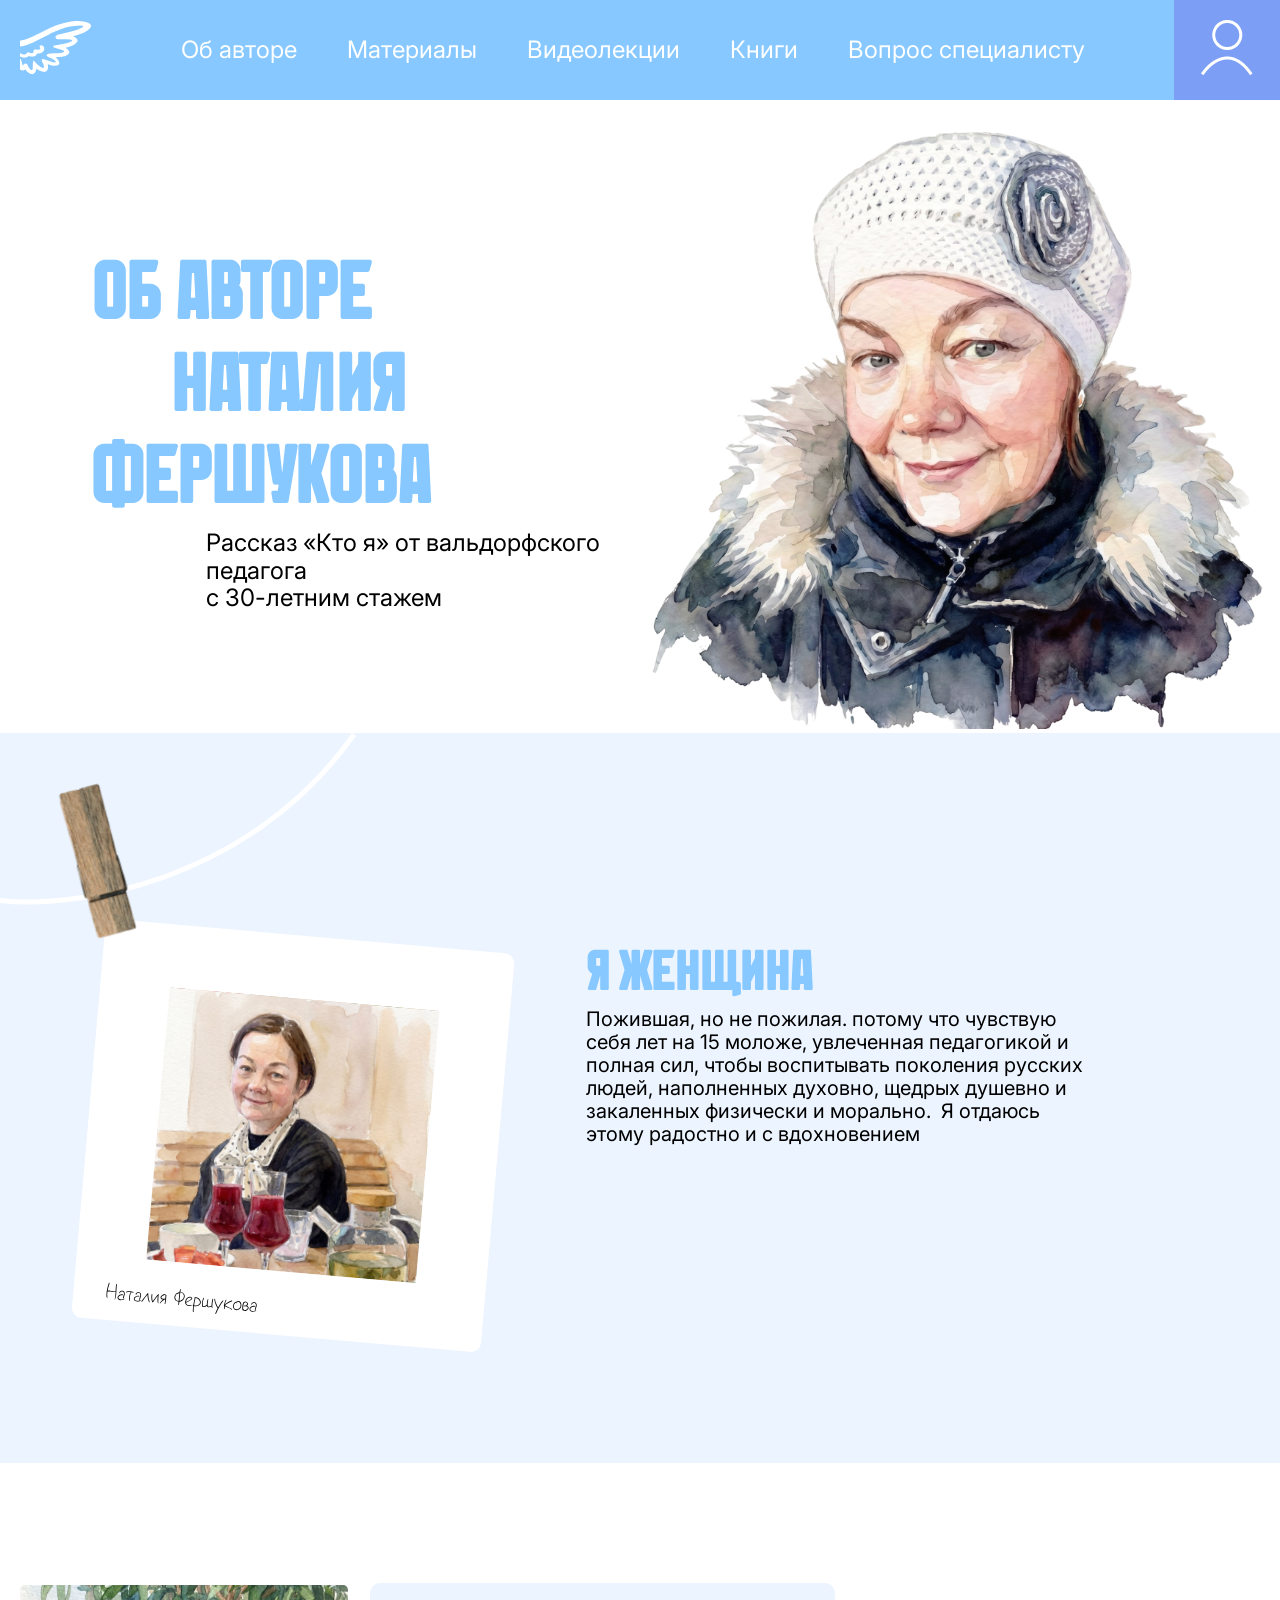
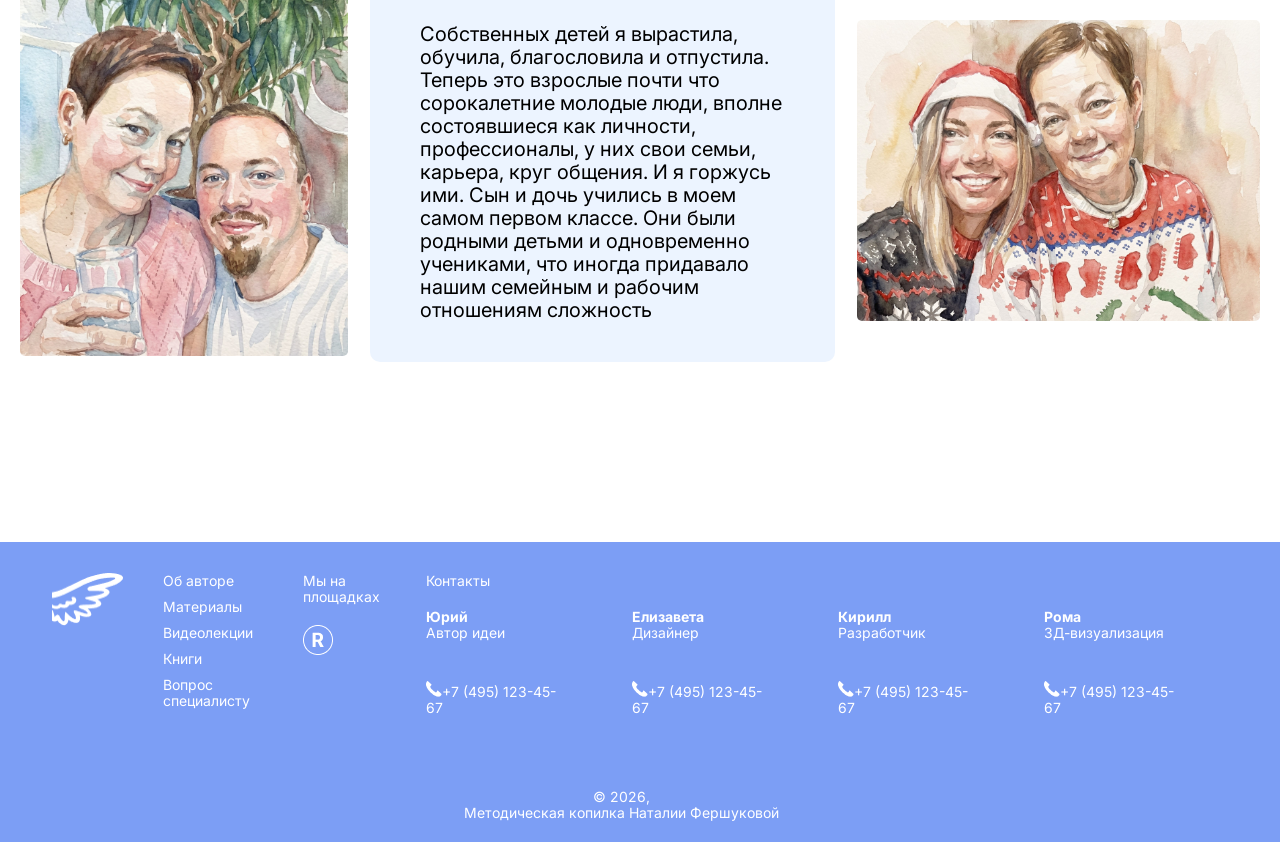
==== author.html @ d5ed19a3 "author page_v0" ====
<!DOCTYPE html>
<html lang="en">
<head>
    <meta charset="UTF-8">
    <meta name="viewport" content="width=device-width, initial-scale=1.0">
    <title>Методическая копилка</title>
    <link rel="stylesheet" href="style/normalize.css">
    <link rel="stylesheet" href="style/style__author.css">
    <link rel="preconnect" href="https://fonts.googleapis.com">
    <link rel="preconnect" href="https://fonts.gstatic.com" crossorigin>
    <link href="https://fonts.googleapis.com/css2?family=Inter:ital,opsz,wght@0,14..32,100..900;1,14..32,100..900&family=Nunito+Sans:ital,opsz,wght@0,6..12,200..1000;1,6..12,200..1000&display=swap" rel="stylesheet">
</head>
<body>
    <div class="wrapper">
        <header class="header">
            <div class="header__logo logo">
                <a href="index.html"><img src="images/header__logo.png" alt="logo"></a>
            </div>
            <nav class="header__nav">
                <ul class="header__nav-list">
                    <li class="header__nav-title"><a href="author.html" class="header__nav-link">Об авторе</a></li>
                    <li class="header__nav-title"><a href="guides.html" class="header__nav-link">Материалы</a></li>
                    <li class="header__nav-title"><a href="videoguides.html" class="header__nav-link">Видеолекции</a></li>
                    <li class="header__nav-title"><a href="books.html" class="header__nav-link">Книги</a></li>
                    <li class="header__nav-title"><a href="#" class="header__nav-link">Вопрос специалисту</a></li>
                </ul>
            </nav>
            <div class="header__profile">
                <div class="header__profile-logo">
                    <img src="images/profile-logo.png" alt="logo">
                </div>
            </div>
        </header>
        <main class="main">
            <section class="start">
                <div class="start__text">
                    <h1 class="start__title">
                        Об авторе <br> 
                        <span>Наталия Фершукова</span>
                    </h1>
                    <p class="start__subtitle">
                        Рассказ «Кто я» от вальдорфского педагога <br> с 30-летним стажем
                    </p>
                </div>
                <div class="start__image">
                    <img src="images/author__portrait.svg" alt="">
                </div>
            </section>
            <section class="woman">
                <div class="woman__image">
                    <img src="images/author__woman.svg" alt="">
                </div>
                <div class="woman__content">
                    <h1 class="woman__title">я женщина</h1>
                    <p class="woman__text">
                        Пожившая, но не пожилая. потому что чувствую себя лет на 15 моложе, 
                        увлеченная педагогикой и полная сил, чтобы воспитывать поколения русских людей, 
                        наполненных духовно, щедрых душевно и закаленных физически и морально. 
                        Я отдаюсь этому радостно и с вдохновением
                    </p>
                </div>
            </section>
            <section class="kids">
                <div class="kids__image-left">
                    <img src="images/kids__image-left.svg" alt="">
                </div>
                <div class="kids__content">
                    <p class="kids__text">
                        Собственных детей я вырастила, обучила, благословила и отпустила. 
                        Теперь это взрослые почти что сорокалетние молодые люди, вполне состоявшиеся как личности, 
                        профессионалы, у них свои семьи, карьера, круг общения. И я горжусь ими. 
                        Сын и дочь учились в моем самом первом классе. 
                        Они были родными детьми и одновременно учениками, что иногда придавало 
                        нашим семейным и рабочим отношениям сложность
                    </p>
                </div>
                <div class="kids__image-right">
                    <img src="images/kids__image-right.svg" alt="">
                </div>   
            </section>
        </main>
        <footer class="footer">
            <div class="footer__links">
                <div class="footer__logo">
                    <a href="index.html"><img src="images/header__logo.png" alt="logo"></a>
                </div>
                <nav class="footer__nav">
                    <ul class="footer__nav-list">
                        <li class="footer__nav-title"><a href="#" class="footer__nav-link">Об авторе</a></li>
                        <li class="footer__nav-title"><a href="guides_teacher.html" class="footer__nav-link">Материалы</a></li>
                        <li class="footer__nav-title"><a href="videoguides.html" class="footer__nav-link">Видеолекции</a></li>
                        <li class="footer__nav-title"><a href="books.html" class="footer__nav-link">Книги</a></li>
                        <li class="footer__nav-title"><a href="#" class="footer__nav-link">Вопрос специалисту</a></li>
                    </ul>
                </nav>
                <div class="footer__social">
                    <p class="footer__social-title">Мы на площадках</p>
                    <a href=#><img src="images/rutubeIco.png" alt="logo"></a>
                </div>
                <div class="footer__contacts">
                    <p class="footer__contacts-title">Контакты</p>
                    <div class="footer__contacts-bricks">
                        <div class="footer__contacts-brick">
                            <p class="footer__brick-name">Юрий</p>
                            <p class="footer__brick-prof">Автор идеи</p>
                            <p class="footer__brick-number"><img src="images/telephone.png" alt="Тел.:" class="footer___telephone">+7 (495) 123-45-67</p>
                        </div>
                        <div class="footer__contacts-brick">
                            <p class="footer__brick-name">Елизавета</p>
                            <p class="footer__brick-prof">Дизайнер</p>
                            <p class="footer__brick-number"><img src="images/telephone.png" alt="Тел.:" class="footer___telephone">+7 (495) 123-45-67</p>
                        </div>
                        <div class="footer__contacts-brick">
                            <p class="footer__brick-name">Кирилл</p>
                            <p class="footer__brick-prof">Разработчик</p>
                            <p class="footer__brick-number"><img src="images/telephone.png" alt="Тел.:" class="footer___telephone">+7 (495) 123-45-67</p>
                        </div>
                        <div class="footer__contacts-brick">
                            <p class="footer__brick-name">Рома</p>
                            <p class="footer__brick-prof">3Д-визуализация</p>
                            <p class="footer__brick-number"><img src="images/telephone.png" alt="Тел.:" class="footer___telephone">+7 (495) 123-45-67</p>
                        </div>
                     </div>
                </div>
            </div>
            <div class="footer__copyright">
                <p class="footer__copyright-text">
                    © 2026, <br> Методическая копилка Наталии Фершуковой
                </p>
            </div>
        </footer>
    </div>
</body>
</html>
---- style/style__author.css ----
@font-face {
    font-family: "Stengazeta";
    font-weight: 400;
    font-style: normal;
    font-display: swap;
    src: url(../fonts/Stengazeta-Regular_5.woff) format('woff'),
         url(../fonts/Stengazeta-Regular_5.woff2) format('woff2');
}

.wrapper {
    min-height: 100%;
    width: 100%;
    overflow: hidden;
}

a {
    text-decoration: none;
    color: white;
}

* {
    box-sizing: border-box;
}

img {
    max-width: 100%;
    height: auto;
}

/* ---------------------------------------------------------------- */

.header {
    background-color: #86c8ff;
    display: flex;
    justify-content: space-between;
    align-items: center;
    min-height: 100px;
}

.header__nav-list {
    display: flex;
    gap: 50px;
    flex-wrap: wrap;
    justify-content: center;
    margin: 0;
    padding: 0;

}

.header__nav-link {
    font-family: "Inter", sans-serif;
    font-size: 24px;
    font-weight: 400;
}

.header__nav-title {
    list-style: none;
}

.header__profile {
    width: 106px;
    min-height: 100px;
    display: flex;
    justify-content: center;
    align-items: center;
    background-color: #7c9ef5;
    flex-shrink: 0;
}

.header__logo {
    padding-left: 20px;
    flex-shrink: 0;
}

/* ---------------------------------------------------------- */

.start__title,
.woman__title {
    font-family: 'Stengazeta', sans-serif;
    font-size: 54px;
    color: #86c8ff;
}

.start__title {
    font-size: 80px;
}

.start__subtitle,
.woman__text,
.kids__text {
    font-family: 'Inter', sans-serif;
    font-size: 20px;
}

.start__subtitle {
    font-size: 24px;
    margin-left: 115px;
}

.start__title span {
    margin-left: 80px;
}

.start {
    display: flex;
    justify-content: space-between;
    padding: 32px 11px 0 91px;
}

.start__text {
    align-self: center;
}

/* ---------------------------------------------------------- */

.woman {
    display: flex;
    background-color: #ecf4ff;
    gap: 70px;
    padding-bottom: 105px;
}

.woman__content {
    max-width: 500px;
    align-self: center;
}

/* ---------------------------------------------------------- */

.kids {
    display: flex;
    justify-content: space-between;
    align-items: center;
    padding: 120px 20px 180px;
}

.kids__content {
    height: max-content;
    background-color: #ecf4ff;
    border-radius: 10px;
    padding: 40px 50px;
}

.kids__text {
    max-width: 365px;
}


/* ---------------------------------------------------------- */

.footer {
    background-color: #7C9EF5;
    font-family: "Inter", sans-serif;
    color: #fff;
    font-size: 14px;
    height: 300px;

    display: flex;
    flex-direction: column;
    align-items: center;
    padding: 31px 90px 20px 52px;
    gap: 70px;
}

.footer__social-title {
    margin-bottom: 20px;
}

.footer__links {
    width: 100%;
    display: flex;
    justify-content: space-between;
}

.footer__contacts {
    display: flex;
    flex-direction: column;
    gap: 20px;
}

.footer__contacts-bricks {
    display: flex;
    gap: 60px;
}

.footer__brick-name {
    font-weight: 700;
}

.footer__brick-prof {
    margin-bottom: 40px;
}

.footer__nav-list {
    list-style: none;
    margin: 0;
}

.footer__nav-title {
    margin-bottom: 10px;
}

.footer__copyright {
    text-align: center;
}
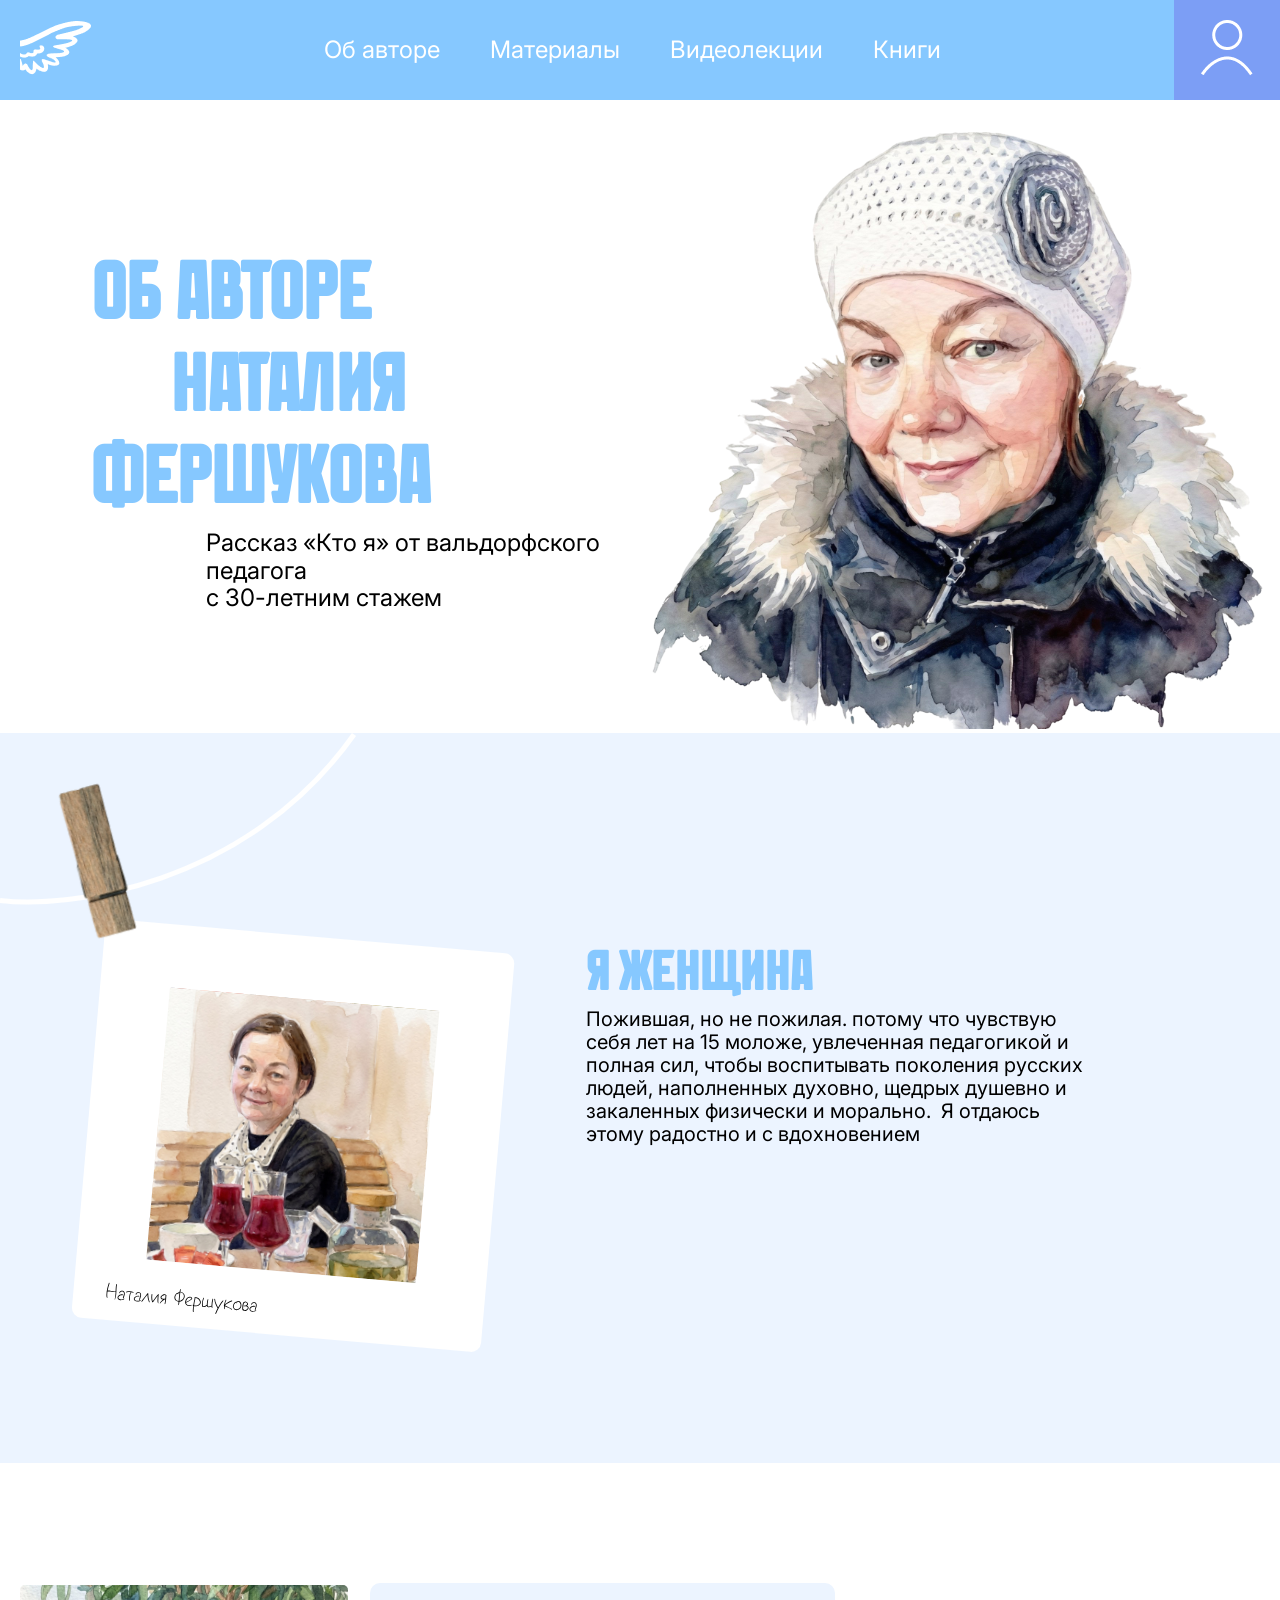
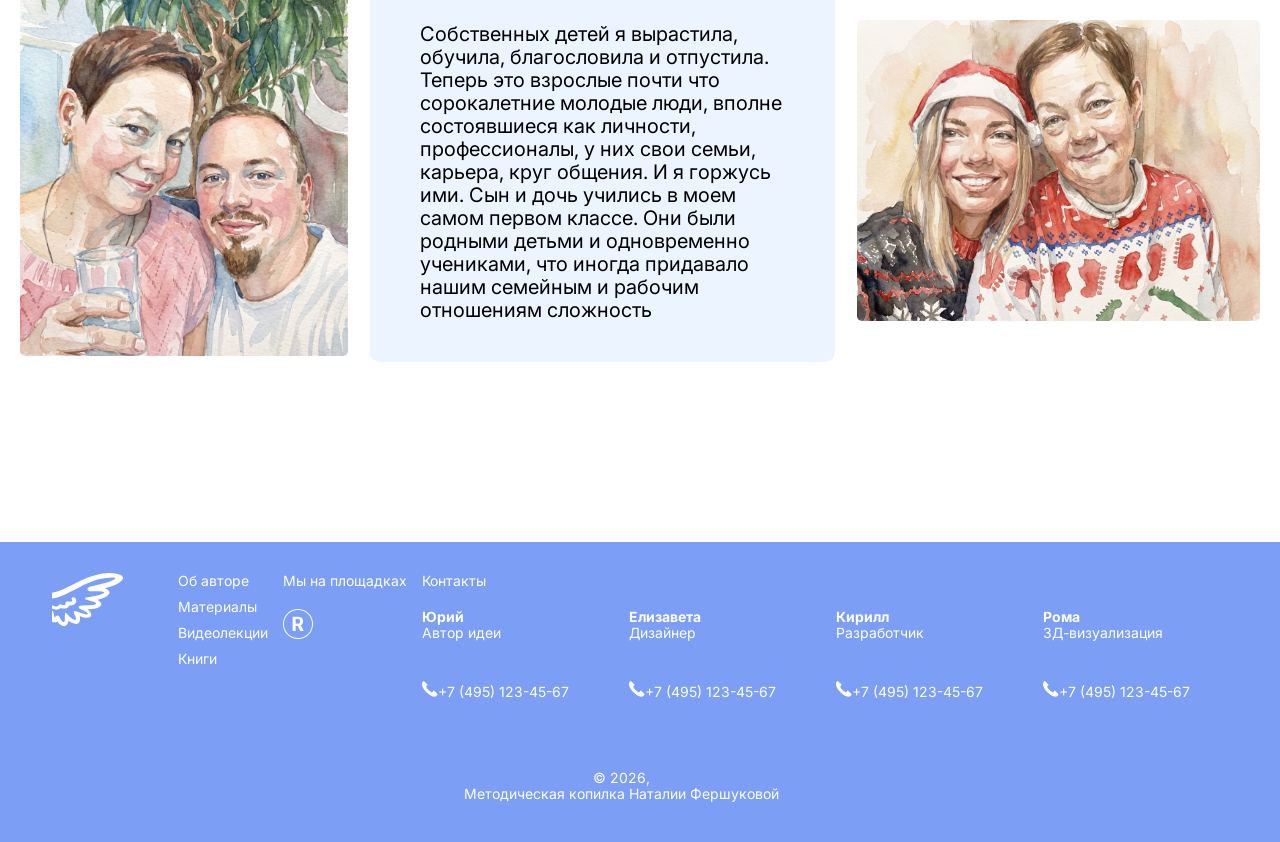
==== commit f36f6d69: "changes" ====
--- a/author.html
+++ b/author.html
@@ -22,7 +22,6 @@
                     <li class="header__nav-title"><a href="guides.html" class="header__nav-link">Материалы</a></li>
                     <li class="header__nav-title"><a href="videoguides.html" class="header__nav-link">Видеолекции</a></li>
                     <li class="header__nav-title"><a href="books.html" class="header__nav-link">Книги</a></li>
-                    <li class="header__nav-title"><a href="#" class="header__nav-link">Вопрос специалисту</a></li>
                 </ul>
             </nav>
             <div class="header__profile">
@@ -90,7 +89,6 @@
                         <li class="footer__nav-title"><a href="guides_teacher.html" class="footer__nav-link">Материалы</a></li>
                         <li class="footer__nav-title"><a href="videoguides.html" class="footer__nav-link">Видеолекции</a></li>
                         <li class="footer__nav-title"><a href="books.html" class="footer__nav-link">Книги</a></li>
-                        <li class="footer__nav-title"><a href="#" class="footer__nav-link">Вопрос специалисту</a></li>
                     </ul>
                 </nav>
                 <div class="footer__social">
